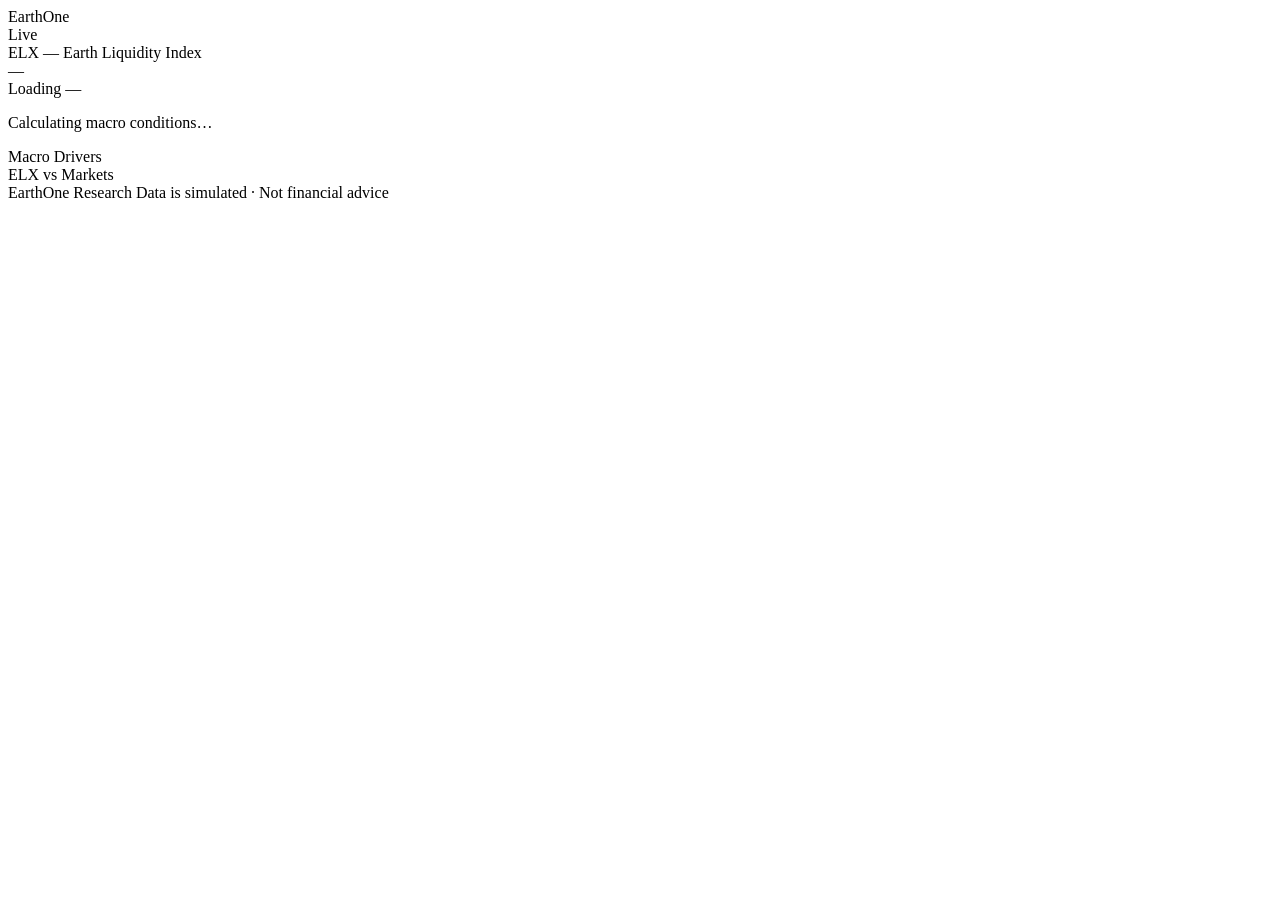
==== templates/index.html @ a8d9b85a "Create index.html" ====
<!DOCTYPE html>
<html lang="en">
<head>
  <meta charset="UTF-8"/>
  <meta name="viewport" content="width=device-width, initial-scale=1.0"/>
  <title>EarthOne — ELX</title>
  <meta name="description" content="ELX — Earth Liquidity Index. Real-time global macro liquidity conditions."/>
  <link rel="preconnect" href="https://fonts.googleapis.com"/>
  <link rel="preconnect" href="https://fonts.gstatic.com" crossorigin/>
  <link href="https://fonts.googleapis.com/css2?family=Inter:wght@300;400;500;600;700&display=swap" rel="stylesheet"/>
  <link rel="stylesheet" href="/static/styles.css"/>
  <link rel="icon" href="data:image/svg+xml,<svg xmlns='http://www.w3.org/2000/svg' viewBox='0 0 100 100'><text y='.9em' font-size='90'>◉</text></svg>"/>
</head>
<body class="loading">
  <div class="container">
    <nav class="navbar">
      <div class="logo">Earth<span>One</span></div>
      <div class="nav-right">
        <span class="live-badge"><span class="live-dot"></span>Live</span>
        <span class="nav-date" id="date-now"></span>
      </div>
    </nav>
    <section class="hero">
      <div class="card-primary">
        <div class="elx-eyebrow">ELX — Earth Liquidity Index</div>
        <div class="elx-hero-row">
          <div class="elx-value" id="elx-value">—</div>
          <div class="elx-delta delta-flat" id="elx-delta"></div>
        </div>
        <div class="elx-regime-row">
          <span class="regime-label" id="regime-label">Loading</span>
          <span class="bias-badge bias-orange" id="bias-badge">—</span>
        </div>
        <p class="interpretation" id="interpretation">Calculating macro conditions…</p>
        <div class="asset-bias-row" id="asset-bias-row"></div>
        <div class="chart-container" id="chart"></div>
        <div class="corr-strip" id="corr-strip"></div>
        <div class="section-divider"></div>
        <div class="drivers-section">
          <div class="section-label">Macro Drivers</div>
          <div class="drivers-grid" id="drivers-grid"></div>
        </div>
        <div class="section-divider"></div>
        <div class="markets-section">
          <div class="section-label">ELX vs Markets</div>
          <div class="markets-grid" id="markets-grid"></div>
        </div>
      </div>
    </section>
    <footer class="footer">
      <span>EarthOne Research</span>
      <span>Data is simulated · Not financial advice</span>
    </footer>
  </div>
  <script src="/static/app.js"></script>
</body>
</html>
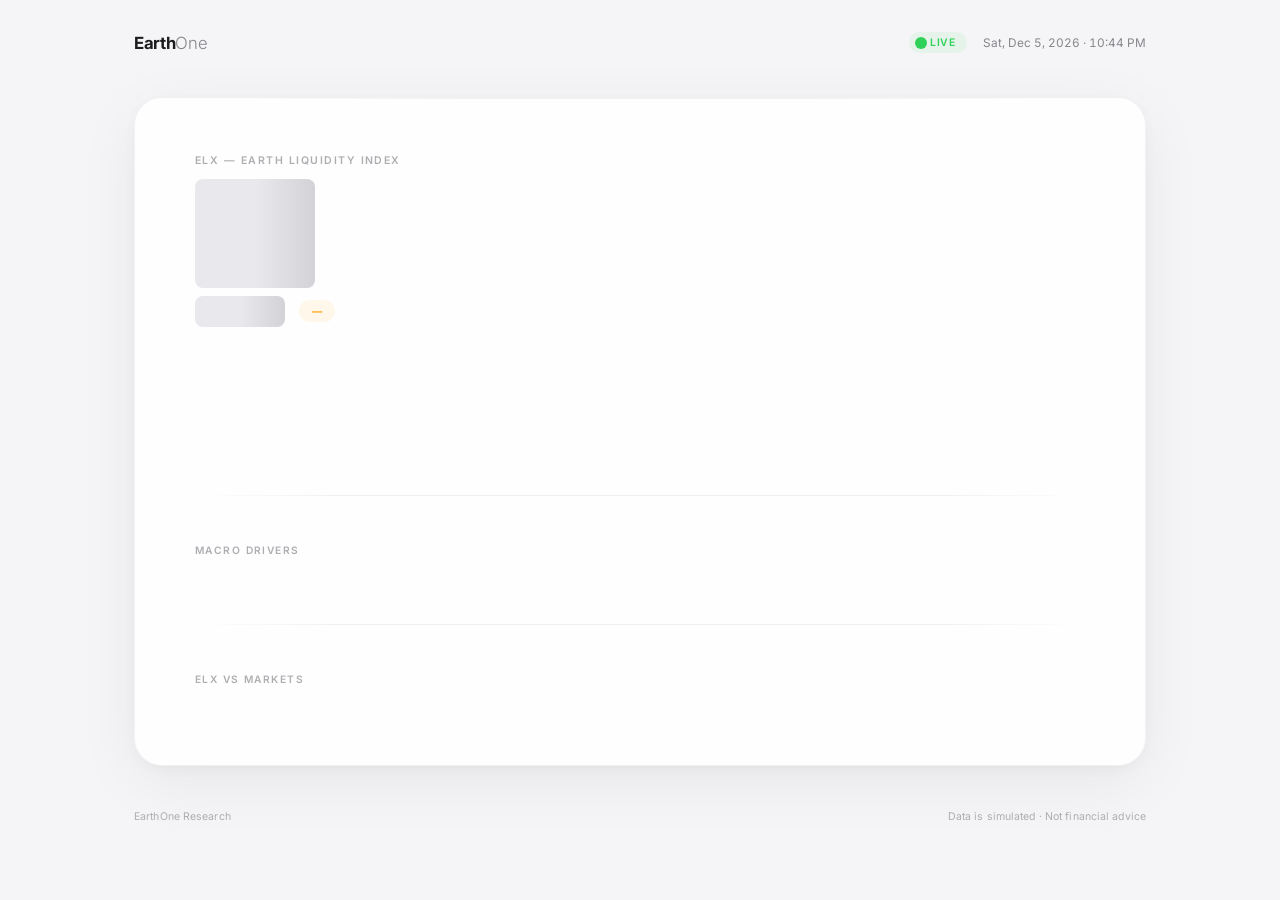
==== commit 8f087ea7: "V2: Real macro data from FRED + Yahoo Finance - engine/data_fetcher.py: FRED CSV + yfinance with 24h" ====
--- a/templates/index.html
+++ b/templates/index.html
@@ -12,7 +12,10 @@
   <link rel="icon" href="data:image/svg+xml,<svg xmlns='http://www.w3.org/2000/svg' viewBox='0 0 100 100'><text y='.9em' font-size='90'>◉</text></svg>"/>
 </head>
 <body class="loading">
+
   <div class="container">
+
+    <!-- ─── Navbar ─────────────────────────────────────── -->
     <nav class="navbar">
       <div class="logo">Earth<span>One</span></div>
       <div class="nav-right">
@@ -20,38 +23,67 @@
         <span class="nav-date" id="date-now"></span>
       </div>
     </nav>
+
+    <!-- ─── Hero ───────────────────────────────────────── -->
     <section class="hero">
       <div class="card-primary">
+
+        <!-- Eyebrow -->
         <div class="elx-eyebrow">ELX — Earth Liquidity Index</div>
+
+        <!-- THE STAR: Value + Delta -->
         <div class="elx-hero-row">
           <div class="elx-value" id="elx-value">—</div>
           <div class="elx-delta delta-flat" id="elx-delta"></div>
         </div>
+
+        <!-- Regime + Bias -->
         <div class="elx-regime-row">
           <span class="regime-label" id="regime-label">Loading</span>
           <span class="bias-badge bias-orange" id="bias-badge">—</span>
         </div>
+
+        <!-- Interpretation -->
         <p class="interpretation" id="interpretation">Calculating macro conditions…</p>
+
+        <!-- Asset Bias Chips -->
         <div class="asset-bias-row" id="asset-bias-row"></div>
+
+        <!-- Chart -->
         <div class="chart-container" id="chart"></div>
+
+        <!-- Correlation strip -->
         <div class="corr-strip" id="corr-strip"></div>
+
+        <!-- Divider -->
         <div class="section-divider"></div>
+
+        <!-- Macro Drivers -->
         <div class="drivers-section">
           <div class="section-label">Macro Drivers</div>
           <div class="drivers-grid" id="drivers-grid"></div>
         </div>
+
+        <!-- Divider -->
         <div class="section-divider"></div>
+
+        <!-- ELX vs Markets -->
         <div class="markets-section">
           <div class="section-label">ELX vs Markets</div>
           <div class="markets-grid" id="markets-grid"></div>
         </div>
+
       </div>
     </section>
+
+    <!-- ─── Footer ─────────────────────────────────────── -->
     <footer class="footer">
       <span>EarthOne Research</span>
       <span>Data is simulated · Not financial advice</span>
     </footer>
+
   </div>
+
   <script src="/static/app.js"></script>
 </body>
 </html>
--- a/static/styles.css
+++ b/static/styles.css
@@ -0,0 +1,239 @@
+/* ============================================================
+   EarthOne v4 — Final Institutional Terminal
+   ============================================================ */
+
+*,*::before,*::after{margin:0;padding:0;box-sizing:border-box}
+
+:root{
+  --bg:         #f5f5f7;
+  --surface:    rgba(255,255,255,.84);
+  --surface-s:  rgba(255,255,255,.50);
+  --border:     rgba(0,0,0,.05);
+  --border-s:   rgba(0,0,0,.03);
+  --text:       #1d1d1f;
+  --text-2:     #6e6e73;
+  --text-3:     #86868b;
+  --text-4:     #aeaeb2;
+  --green:      #30d158;
+  --green-dim:  rgba(48,209,88,.08);
+  --orange:     #ff9f0a;
+  --orange-dim: rgba(255,159,10,.08);
+  --red:        #ff453a;
+  --red-dim:    rgba(255,69,58,.08);
+  --radius:     28px;
+  --radius-md:  20px;
+  --radius-sm:  14px;
+  --shadow:     0 1px 2px rgba(0,0,0,.02),0 4px 16px rgba(0,0,0,.04),0 16px 64px rgba(0,0,0,.06);
+  --shadow-sm:  0 1px 3px rgba(0,0,0,.02),0 4px 12px rgba(0,0,0,.04);
+  --font:       'Inter',-apple-system,BlinkMacSystemFont,'SF Pro Display','Segoe UI',Helvetica,Arial,sans-serif;
+  --ease:       cubic-bezier(.22,1,.36,1);
+  --ease-out:   cubic-bezier(.25,.1,.25,1);
+}
+
+html{font-size:16px;-webkit-font-smoothing:antialiased;-moz-osx-font-smoothing:grayscale;text-rendering:optimizeLegibility}
+body{font-family:var(--font);background:var(--bg);color:var(--text);min-height:100vh;overflow-x:hidden}
+
+.container{max-width:1100px;margin:0 auto;padding:0 44px}
+
+/* ─── Navbar ─────────────────────────────────────────────── */
+.navbar{padding:32px 0 0;display:flex;align-items:center;justify-content:space-between}
+.logo{font-size:1.05rem;font-weight:700;letter-spacing:-.02em;color:var(--text)}
+.logo span{font-weight:300;color:var(--text-3)}
+.nav-right{display:flex;align-items:center;gap:16px}
+
+/* ● LIVE badge */
+.live-badge{display:inline-flex;align-items:center;gap:6px;font-size:.65rem;font-weight:600;letter-spacing:.08em;text-transform:uppercase;color:var(--green);background:var(--green-dim);padding:4px 11px 4px 9px;border-radius:100px}
+.live-dot{width:6px;height:6px;border-radius:50%;background:var(--green);position:relative;flex-shrink:0}
+.live-dot::after{content:'';position:absolute;inset:-3px;border-radius:50%;background:var(--green);animation:livePulse 2s ease-out infinite}
+@keyframes livePulse{0%{opacity:.6;transform:scale(1)}100%{opacity:0;transform:scale(2.8)}}
+.nav-date{font-size:.74rem;color:var(--text-3);font-variant-numeric:tabular-nums}
+
+/* ─── Hero ───────────────────────────────────────────────── */
+.hero{margin-top:44px}
+
+/* ─── Primary card ───────────────────────────────────────── */
+.card-primary{
+  background:var(--surface);
+  backdrop-filter:blur(80px) saturate(1.9);
+  -webkit-backdrop-filter:blur(80px) saturate(1.9);
+  border:1px solid var(--border);
+  border-radius:var(--radius);
+  box-shadow:var(--shadow);
+  padding:56px 60px 60px;
+  position:relative;
+  overflow:hidden;
+}
+.card-primary::before{content:'';position:absolute;top:0;left:60px;right:60px;height:1px;background:linear-gradient(90deg,transparent,rgba(0,0,0,.05) 30%,rgba(0,0,0,.05) 70%,transparent)}
+
+/* ─── ELX — THE STAR ─────────────────────────────────────── */
+.elx-eyebrow{
+  font-size:.66rem;font-weight:600;letter-spacing:.14em;text-transform:uppercase;color:var(--text-4);
+  margin-bottom:12px;
+  opacity:0;animation:fadeIn .5s var(--ease) .1s forwards;
+}
+.elx-hero-row{
+  display:flex;align-items:baseline;gap:24px;flex-wrap:wrap;
+  margin-bottom:2px;
+  opacity:0;transform:translateY(20px);animation:fadeUp 1s var(--ease) .2s forwards;
+}
+.elx-value{
+  font-size:8rem;font-weight:700;letter-spacing:-.065em;line-height:.85;
+  color:var(--text);font-variant-numeric:tabular-nums;
+}
+.elx-sign{font-weight:400;opacity:.4}
+.elx-delta{
+  font-size:1.1rem;font-weight:600;letter-spacing:-.01em;
+  padding:4px 0 8px;
+  align-self:flex-end;
+  margin-bottom:12px;
+}
+.delta-up{color:var(--green)}
+.delta-down{color:var(--red)}
+.delta-flat{color:var(--orange)}
+
+.elx-regime-row{
+  display:flex;align-items:center;gap:14px;margin-top:8px;
+  opacity:0;animation:fadeIn .6s var(--ease) .5s forwards;
+}
+.regime-label{font-size:1.6rem;font-weight:600;letter-spacing:-.025em;color:var(--text)}
+.bias-badge{font-size:.64rem;font-weight:700;letter-spacing:.06em;text-transform:uppercase;padding:5px 13px;border-radius:100px}
+.bias-green{color:var(--green);background:var(--green-dim)}
+.bias-orange{color:var(--orange);background:var(--orange-dim)}
+.bias-red{color:var(--red);background:var(--red-dim)}
+
+/* ─── Interpretation ─────────────────────────────────────── */
+.interpretation{
+  font-size:.88rem;line-height:1.6;color:var(--text-2);max-width:600px;
+  margin-top:16px;margin-bottom:20px;
+  opacity:0;animation:fadeIn .6s var(--ease) .65s forwards;
+}
+
+/* ─── Asset Bias Row ─────────────────────────────────────── */
+.asset-bias-row{
+  display:flex;gap:8px;flex-wrap:wrap;
+  margin-bottom:48px;
+  opacity:0;animation:fadeIn .6s var(--ease) .75s forwards;
+}
+.ab-chip{
+  display:inline-flex;align-items:center;gap:5px;
+  font-size:.72rem;font-weight:600;letter-spacing:.01em;
+  padding:5px 12px;border-radius:8px;
+  background:rgba(0,0,0,.025);color:var(--text-2);
+  transition:all .25s var(--ease);
+}
+.ab-chip:hover{background:rgba(0,0,0,.05)}
+.ab-arrow{font-weight:700;font-size:.78rem}
+.ab-arrow.up{color:var(--green)}
+.ab-arrow.down{color:var(--red)}
+.ab-arrow.flat{color:var(--orange)}
+
+/* ─── Chart ──────────────────────────────────────────────── */
+.chart-container{
+  width:100%;position:relative;
+  opacity:0;animation:fadeIn 1s var(--ease) .85s forwards;
+}
+.chart-container svg{width:100%;height:auto;display:block}
+
+/* Chart animations */
+.chart-line{
+  stroke-dasharray:5000;stroke-dashoffset:5000;
+  animation:drawLine 4s var(--ease-out) 1s forwards;
+}
+@keyframes drawLine{to{stroke-dashoffset:0}}
+.chart-area{opacity:0;animation:areaReveal 2.5s var(--ease-out) 3s forwards}
+@keyframes areaReveal{from{opacity:0}to{opacity:1}}
+.chart-pulse{opacity:0;animation:fadeIn .6s var(--ease) 4.5s forwards}
+
+/* ─── Correlation Strip ──────────────────────────────────── */
+.corr-strip{
+  display:flex;align-items:center;gap:20px;flex-wrap:wrap;
+  margin-top:24px;padding:14px 0 0;
+  opacity:0;animation:fadeIn .6s var(--ease) 4.8s forwards;
+}
+.corr-title{font-size:.6rem;font-weight:600;letter-spacing:.12em;text-transform:uppercase;color:var(--text-4);margin-right:4px}
+.corr-item{display:inline-flex;align-items:center;gap:6px}
+.corr-label{font-size:.72rem;font-weight:500;color:var(--text-3)}
+.corr-val{font-size:.72rem;font-weight:700;font-variant-numeric:tabular-nums;letter-spacing:-.01em}
+.corr-pos .corr-val{color:var(--green)}
+.corr-neg .corr-val{color:var(--red)}
+.corr-neu .corr-val{color:var(--text-3)}
+
+/* ─── Divider ────────────────────────────────────────────── */
+.section-divider{height:1px;background:linear-gradient(90deg,transparent,var(--border) 15%,var(--border) 85%,transparent);margin:48px 0}
+
+/* ─── Section label ──────────────────────────────────────── */
+.section-label{font-size:.64rem;font-weight:600;letter-spacing:.14em;text-transform:uppercase;color:var(--text-4);margin-bottom:20px}
+
+/* ─── Drivers ────────────────────────────────────────────── */
+.drivers-section,.markets-section{opacity:0;animation:fadeIn .6s var(--ease) 1.1s forwards}
+.markets-section{animation-delay:1.3s}
+
+.drivers-grid{display:grid;grid-template-columns:repeat(5,1fr);gap:10px}
+.driver-card{
+  background:var(--surface-s);border:1px solid var(--border-s);border-radius:var(--radius-sm);
+  padding:18px 16px;transition:all .35s var(--ease);
+}
+.driver-card:hover{background:rgba(255,255,255,.8);box-shadow:var(--shadow-sm);transform:translateY(-1px)}
+.driver-name{font-size:.62rem;font-weight:600;letter-spacing:.06em;text-transform:uppercase;color:var(--text-4);margin-bottom:8px}
+.driver-score{font-size:1.5rem;font-weight:700;letter-spacing:-.03em;color:var(--text);font-variant-numeric:tabular-nums;margin-bottom:4px}
+.driver-signal{display:inline-flex;align-items:center;gap:4px;font-size:.68rem;font-weight:500;color:var(--text-2)}
+.arrow{font-weight:700}
+.arrow-up{color:var(--green)}
+.arrow-down{color:var(--red)}
+.arrow-flat{color:var(--orange)}
+.driver-weight{font-size:.58rem;color:var(--text-4);margin-top:8px}
+.weight-track{height:2px;border-radius:1px;background:rgba(0,0,0,.04);margin-top:5px;overflow:hidden}
+.weight-fill{height:100%;border-radius:1px;background:var(--text-4);transition:width .8s var(--ease)}
+
+/* ─── Markets ────────────────────────────────────────────── */
+.markets-grid{display:grid;grid-template-columns:repeat(4,1fr);gap:10px}
+.market-card{
+  background:var(--surface-s);border:1px solid var(--border-s);border-radius:var(--radius-sm);
+  padding:20px 18px 14px;transition:all .35s var(--ease);overflow:hidden;
+}
+.market-card:hover{background:rgba(255,255,255,.8);box-shadow:var(--shadow-sm);transform:translateY(-1px)}
+.market-header{display:flex;justify-content:space-between;align-items:flex-start;margin-bottom:4px}
+.market-ticker{font-size:.62rem;font-weight:600;letter-spacing:.06em;text-transform:uppercase;color:var(--text-4)}
+.market-corr{font-size:.58rem;font-weight:600;letter-spacing:.03em;color:var(--text-4);padding:2px 7px;border-radius:4px;background:rgba(0,0,0,.03)}
+.market-price{font-size:1.35rem;font-weight:700;letter-spacing:-.02em;color:var(--text);font-variant-numeric:tabular-nums;margin-bottom:2px}
+.market-change{font-size:.7rem;font-weight:600;margin-bottom:12px}
+.change-up{color:var(--green)}
+.change-down{color:var(--red)}
+.change-flat{color:var(--orange)}
+.market-spark{width:100%;height:36px}
+.market-spark svg{width:100%;height:100%;display:block}
+
+/* ─── Footer ─────────────────────────────────────────────── */
+.footer{padding:44px 0 52px;display:flex;justify-content:space-between;align-items:center;flex-wrap:wrap;gap:12px}
+.footer span{font-size:.66rem;color:var(--text-4);letter-spacing:.01em}
+
+/* ─── Animations ─────────────────────────────────────────── */
+@keyframes fadeUp{from{opacity:0;transform:translateY(20px)}to{opacity:1;transform:translateY(0)}}
+@keyframes fadeIn{from{opacity:0}to{opacity:1}}
+
+/* ─── Loading ────────────────────────────────────────────── */
+.loading .elx-value,.loading .regime-label,.loading .interpretation{
+  color:transparent !important;
+  background:linear-gradient(90deg,#e8e8ed 25%,#d2d2d7 50%,#e8e8ed 75%);
+  background-size:200% 100%;animation:shimmer 1.5s infinite !important;border-radius:8px;transform:none !important;
+}
+@keyframes shimmer{0%{background-position:200% 0}100%{background-position:-200% 0}}
+
+/* ─── Responsive ─────────────────────────────────────────── */
+@media(max-width:1024px){.drivers-grid{grid-template-columns:repeat(3,1fr)}.markets-grid{grid-template-columns:repeat(2,1fr)}}
+@media(max-width:768px){
+  .container{padding:0 24px}
+  .card-primary{padding:40px 28px 44px;border-radius:22px}
+  .card-primary::before{left:28px;right:28px}
+  .elx-value{font-size:5rem}
+  .regime-label{font-size:1.2rem}
+  .drivers-grid{grid-template-columns:repeat(2,1fr)}
+  .markets-grid{grid-template-columns:1fr 1fr}
+  .hero{margin-top:28px}
+}
+@media(max-width:480px){
+  .elx-value{font-size:3.8rem}
+  .elx-hero-row{gap:14px}
+  .drivers-grid,.markets-grid{grid-template-columns:1fr 1fr}
+  .elx-regime-row{flex-wrap:wrap;gap:10px}
+}
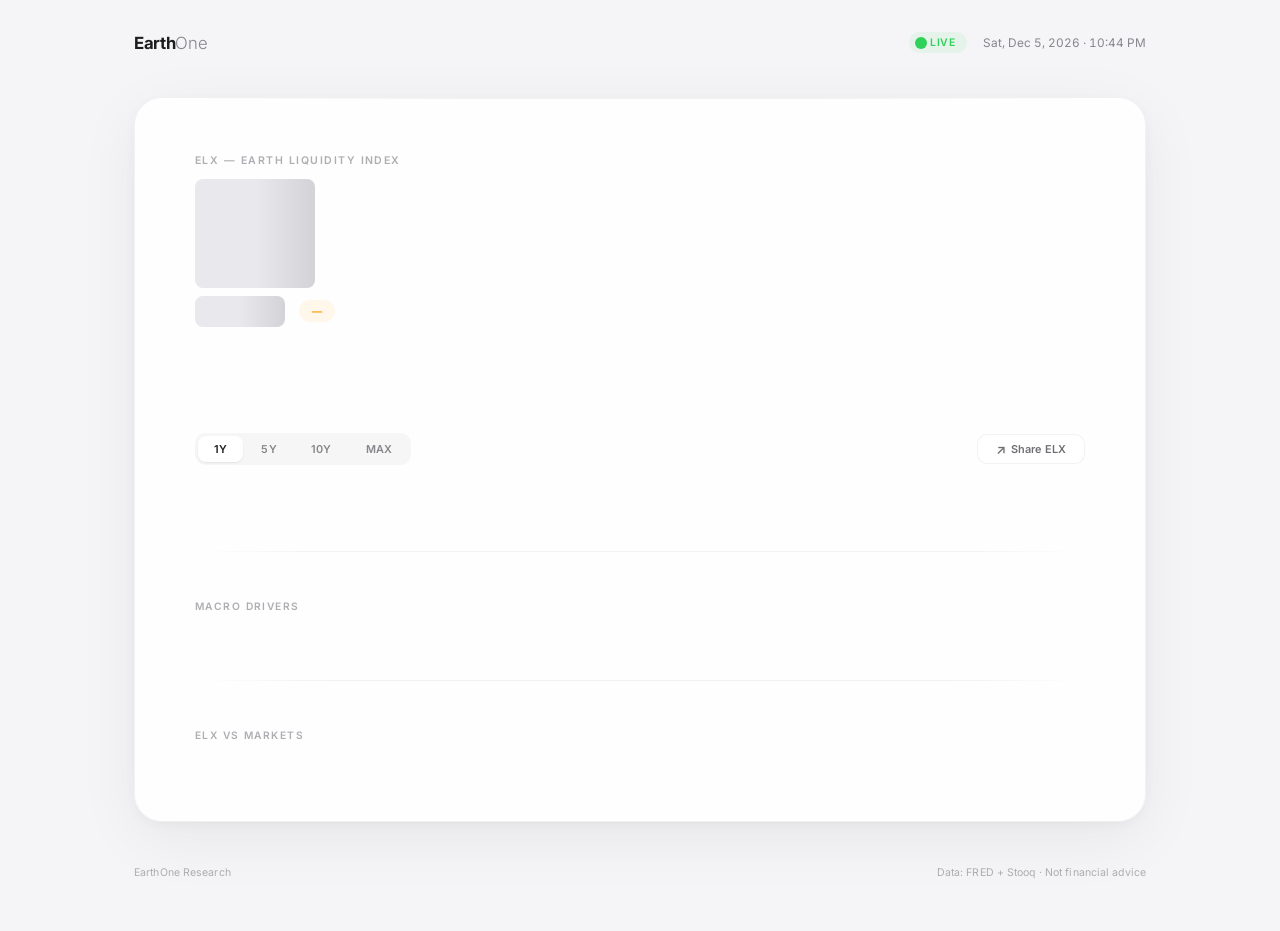
==== commit ea0750cd: "V2.1: 20-year ELX history (1Y/5Y/10Y/MAX), Share ELX image, OG meta tags" ====
--- a/templates/index.html
+++ b/templates/index.html
@@ -5,11 +5,15 @@
   <meta name="viewport" content="width=device-width, initial-scale=1.0"/>
   <title>EarthOne — ELX</title>
   <meta name="description" content="ELX — Earth Liquidity Index. Real-time global macro liquidity conditions."/>
+  <meta property="og:title" content="ELX — Earth Liquidity Index"/>
+  <meta property="og:description" content="Real-time global macro liquidity conditions. Powered by FRED + Stooq."/>
+  <meta property="og:image" content="/api/elx/share"/>
+  <meta name="twitter:card" content="summary_large_image"/>
   <link rel="preconnect" href="https://fonts.googleapis.com"/>
   <link rel="preconnect" href="https://fonts.gstatic.com" crossorigin/>
   <link href="https://fonts.googleapis.com/css2?family=Inter:wght@300;400;500;600;700&display=swap" rel="stylesheet"/>
   <link rel="stylesheet" href="/static/styles.css"/>
-  <link rel="icon" href="data:image/svg+xml,<svg xmlns='http://www.w3.org/2000/svg' viewBox='0 0 100 100'><text y='.9em' font-size='90'>◉</text></svg>"/>
+  <link rel="icon" href="data:image/svg+xml,<svg xmlns='http://www.w3.org/2000/svg' viewBox='0 0 100 100'><text y='.9em' font-size='90'>&#x25C9;</text></svg>"/>
 </head>
 <body class="loading">
 
@@ -49,6 +53,17 @@
         <!-- Asset Bias Chips -->
         <div class="asset-bias-row" id="asset-bias-row"></div>
 
+        <!-- Chart controls: Range selector + Share button -->
+        <div class="chart-controls">
+          <div class="range-bar" id="range-bar">
+            <button class="range-btn active" data-range="1Y">1Y</button>
+            <button class="range-btn" data-range="5Y">5Y</button>
+            <button class="range-btn" data-range="10Y">10Y</button>
+            <button class="range-btn" data-range="MAX">MAX</button>
+          </div>
+          <button class="share-btn" id="share-btn"><span class="share-icon">&#x2197;</span> Share ELX</button>
+        </div>
+
         <!-- Chart -->
         <div class="chart-container" id="chart"></div>
 
@@ -79,7 +94,7 @@
     <!-- ─── Footer ─────────────────────────────────────── -->
     <footer class="footer">
       <span>EarthOne Research</span>
-      <span>Data is simulated · Not financial advice</span>
+      <span>Data: FRED + Stooq · Not financial advice</span>
     </footer>
 
   </div>
--- a/static/styles.css
+++ b/static/styles.css
@@ -127,6 +127,38 @@
 .ab-arrow.down{color:var(--red)}
 .ab-arrow.flat{color:var(--orange)}
 
+/* ─── Chart Controls ─────────────────────────────────────── */
+.chart-controls{
+  display:flex;align-items:center;justify-content:space-between;
+  margin-bottom:20px;
+  opacity:0;animation:fadeIn .6s var(--ease) .8s forwards;
+}
+.range-bar{
+  display:flex;gap:2px;
+  background:rgba(0,0,0,.03);border-radius:10px;padding:3px;
+}
+.range-btn{
+  font-family:var(--font);font-size:.68rem;font-weight:600;letter-spacing:.02em;
+  padding:6px 16px;border-radius:8px;
+  border:none;background:transparent;color:var(--text-3);cursor:pointer;
+  transition:all .25s var(--ease);
+}
+.range-btn:hover{color:var(--text-2);background:rgba(0,0,0,.03)}
+.range-btn.active{
+  color:var(--text);background:#fff;
+  box-shadow:0 1px 3px rgba(0,0,0,.06),0 1px 2px rgba(0,0,0,.04);
+}
+.share-btn{
+  font-family:var(--font);font-size:.68rem;font-weight:600;letter-spacing:.01em;
+  padding:7px 18px;border-radius:10px;
+  border:1px solid var(--border);background:var(--surface-s);color:var(--text-2);
+  cursor:pointer;transition:all .25s var(--ease);
+  display:inline-flex;align-items:center;gap:5px;
+}
+.share-btn:hover{background:#fff;box-shadow:var(--shadow-sm);color:var(--text);border-color:rgba(0,0,0,.08)}
+.share-btn.sharing{opacity:.5;pointer-events:none}
+.share-icon{font-size:.82rem;line-height:1}
+
 /* ─── Chart ──────────────────────────────────────────────── */
 .chart-container{
   width:100%;position:relative;
@@ -236,4 +268,6 @@
   .elx-hero-row{gap:14px}
   .drivers-grid,.markets-grid{grid-template-columns:1fr 1fr}
   .elx-regime-row{flex-wrap:wrap;gap:10px}
-}
+  .chart-controls{flex-direction:column;gap:12px;align-items:flex-start}
+  .range-btn{padding:5px 12px;font-size:.62rem}
+}
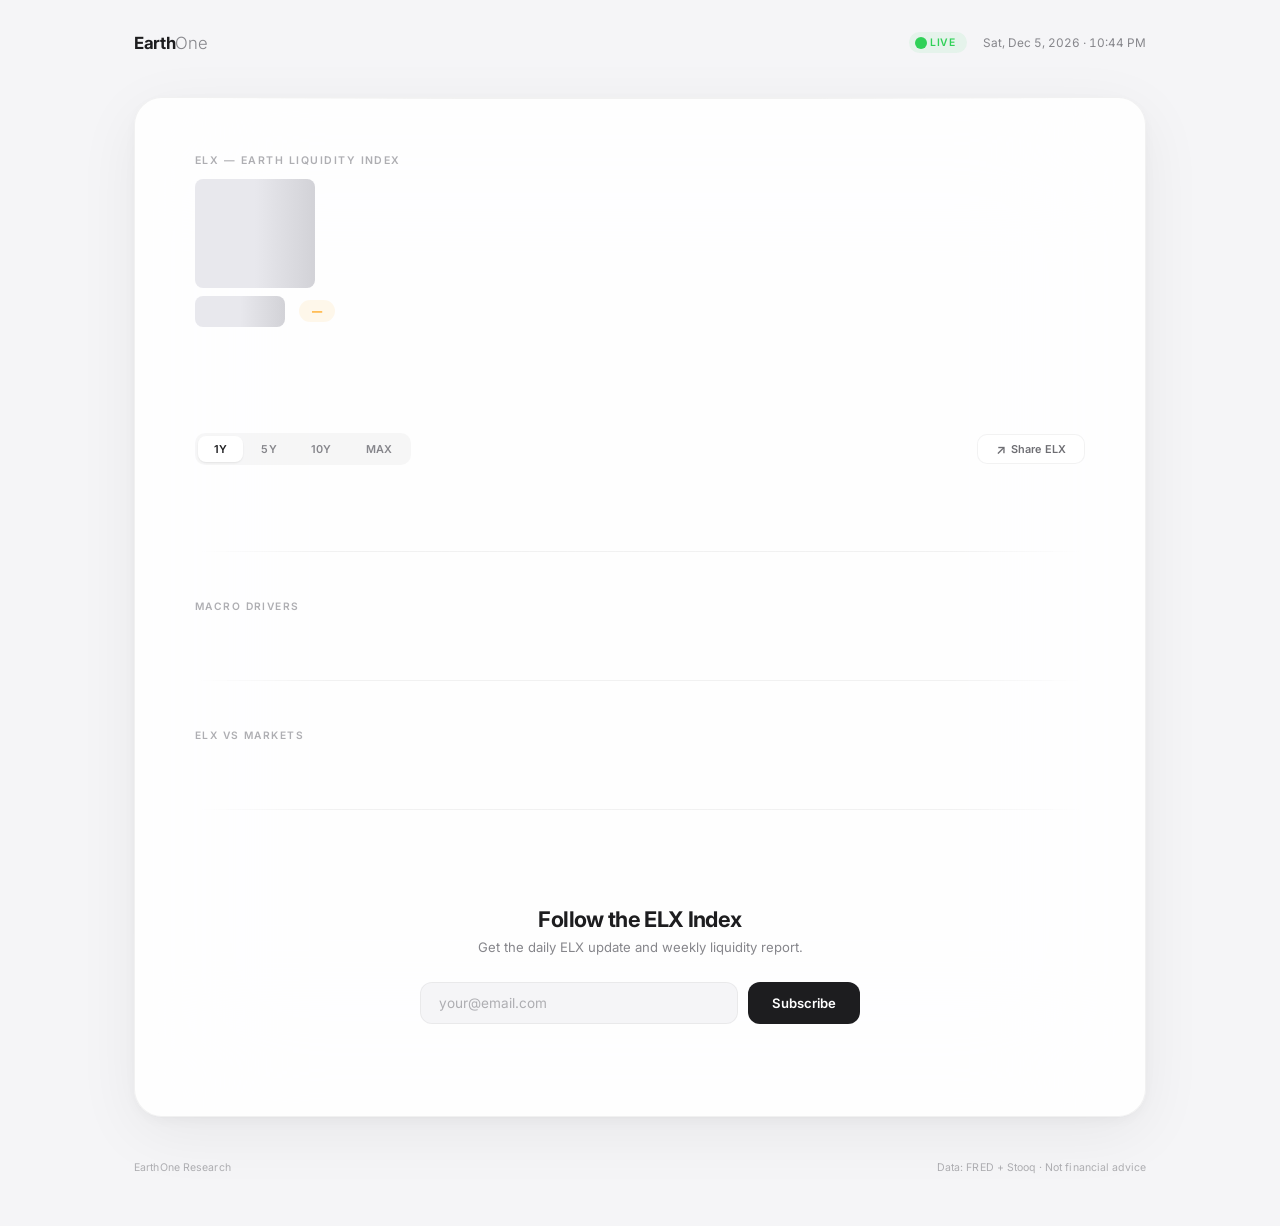
==== commit b4d48246: "V3: Distribution stack — share card with chart, email subscribe, analytics, social posts, clean API," ====
--- a/templates/index.html
+++ b/templates/index.html
@@ -5,10 +5,23 @@
   <meta name="viewport" content="width=device-width, initial-scale=1.0"/>
   <title>EarthOne — ELX</title>
   <meta name="description" content="ELX — Earth Liquidity Index. Real-time global macro liquidity conditions."/>
+
+  <!-- Open Graph -->
+  <meta property="og:type" content="website"/>
   <meta property="og:title" content="ELX — Earth Liquidity Index"/>
-  <meta property="og:description" content="Real-time global macro liquidity conditions. Powered by FRED + Stooq."/>
-  <meta property="og:image" content="/api/elx/share"/>
+  <meta property="og:description" content="Real-time global macro liquidity conditions. One index. One chart. Five drivers."/>
+  <meta property="og:image" content="https://elxindex.com/share/elx_latest.png"/>
+  <meta property="og:image:width" content="1200"/>
+  <meta property="og:image:height" content="675"/>
+  <meta property="og:url" content="https://elxindex.com"/>
+  <meta property="og:site_name" content="EarthOne"/>
+
+  <!-- Twitter Card -->
   <meta name="twitter:card" content="summary_large_image"/>
+  <meta name="twitter:title" content="ELX — Earth Liquidity Index"/>
+  <meta name="twitter:description" content="Real-time global macro liquidity conditions. One index. One chart. Five drivers."/>
+  <meta name="twitter:image" content="https://elxindex.com/share/elx_latest.png"/>
+
   <link rel="preconnect" href="https://fonts.googleapis.com"/>
   <link rel="preconnect" href="https://fonts.gstatic.com" crossorigin/>
   <link href="https://fonts.googleapis.com/css2?family=Inter:wght@300;400;500;600;700&display=swap" rel="stylesheet"/>
@@ -88,6 +101,20 @@
           <div class="markets-grid" id="markets-grid"></div>
         </div>
 
+        <!-- Divider -->
+        <div class="section-divider"></div>
+
+        <!-- ─── Subscribe ─────────────────────────────── -->
+        <div class="subscribe-section">
+          <div class="subscribe-title">Follow the ELX Index</div>
+          <div class="subscribe-sub">Get the daily ELX update and weekly liquidity report.</div>
+          <form class="subscribe-form" id="subscribe-form">
+            <input type="email" class="subscribe-input" id="subscribe-email" placeholder="your@email.com" required autocomplete="email"/>
+            <button type="submit" class="subscribe-btn" id="subscribe-btn">Subscribe</button>
+          </form>
+          <div class="subscribe-msg" id="subscribe-msg"></div>
+        </div>
+
       </div>
     </section>
 
--- a/static/styles.css
+++ b/static/styles.css
@@ -251,6 +251,21 @@
 }
 @keyframes shimmer{0%{background-position:200% 0}100%{background-position:-200% 0}}
 
+/* ─── Subscribe Section ──────────────────────────────────── */
+.subscribe-section{margin-top:48px;text-align:center;padding:48px 0 0}
+.subscribe-title{font-size:1.35rem;font-weight:700;letter-spacing:-.03em;color:var(--text);margin-bottom:6px}
+.subscribe-sub{font-size:.82rem;color:var(--text-3);margin-bottom:24px;line-height:1.5}
+.subscribe-form{display:flex;justify-content:center;gap:10px;max-width:440px;margin:0 auto}
+.subscribe-input{flex:1;padding:12px 18px;border:1px solid var(--border);border-radius:12px;font-size:.85rem;font-family:var(--font);background:var(--bg);color:var(--text);outline:none;transition:border-color .2s}
+.subscribe-input:focus{border-color:var(--text-4)}
+.subscribe-input::placeholder{color:var(--text-4)}
+.subscribe-btn{padding:12px 24px;border:none;border-radius:12px;font-size:.82rem;font-weight:600;font-family:var(--font);background:var(--text);color:#fff;cursor:pointer;transition:all .2s;white-space:nowrap}
+.subscribe-btn:hover{background:#000;transform:translateY(-1px)}
+.subscribe-btn:active{transform:scale(.97)}
+.subscribe-btn.success{background:var(--green);pointer-events:none}
+.subscribe-btn.error{background:var(--red)}
+.subscribe-msg{font-size:.75rem;margin-top:12px;color:var(--text-3);min-height:20px}
+
 /* ─── Responsive ─────────────────────────────────────────── */
 @media(max-width:1024px){.drivers-grid{grid-template-columns:repeat(3,1fr)}.markets-grid{grid-template-columns:repeat(2,1fr)}}
 @media(max-width:768px){
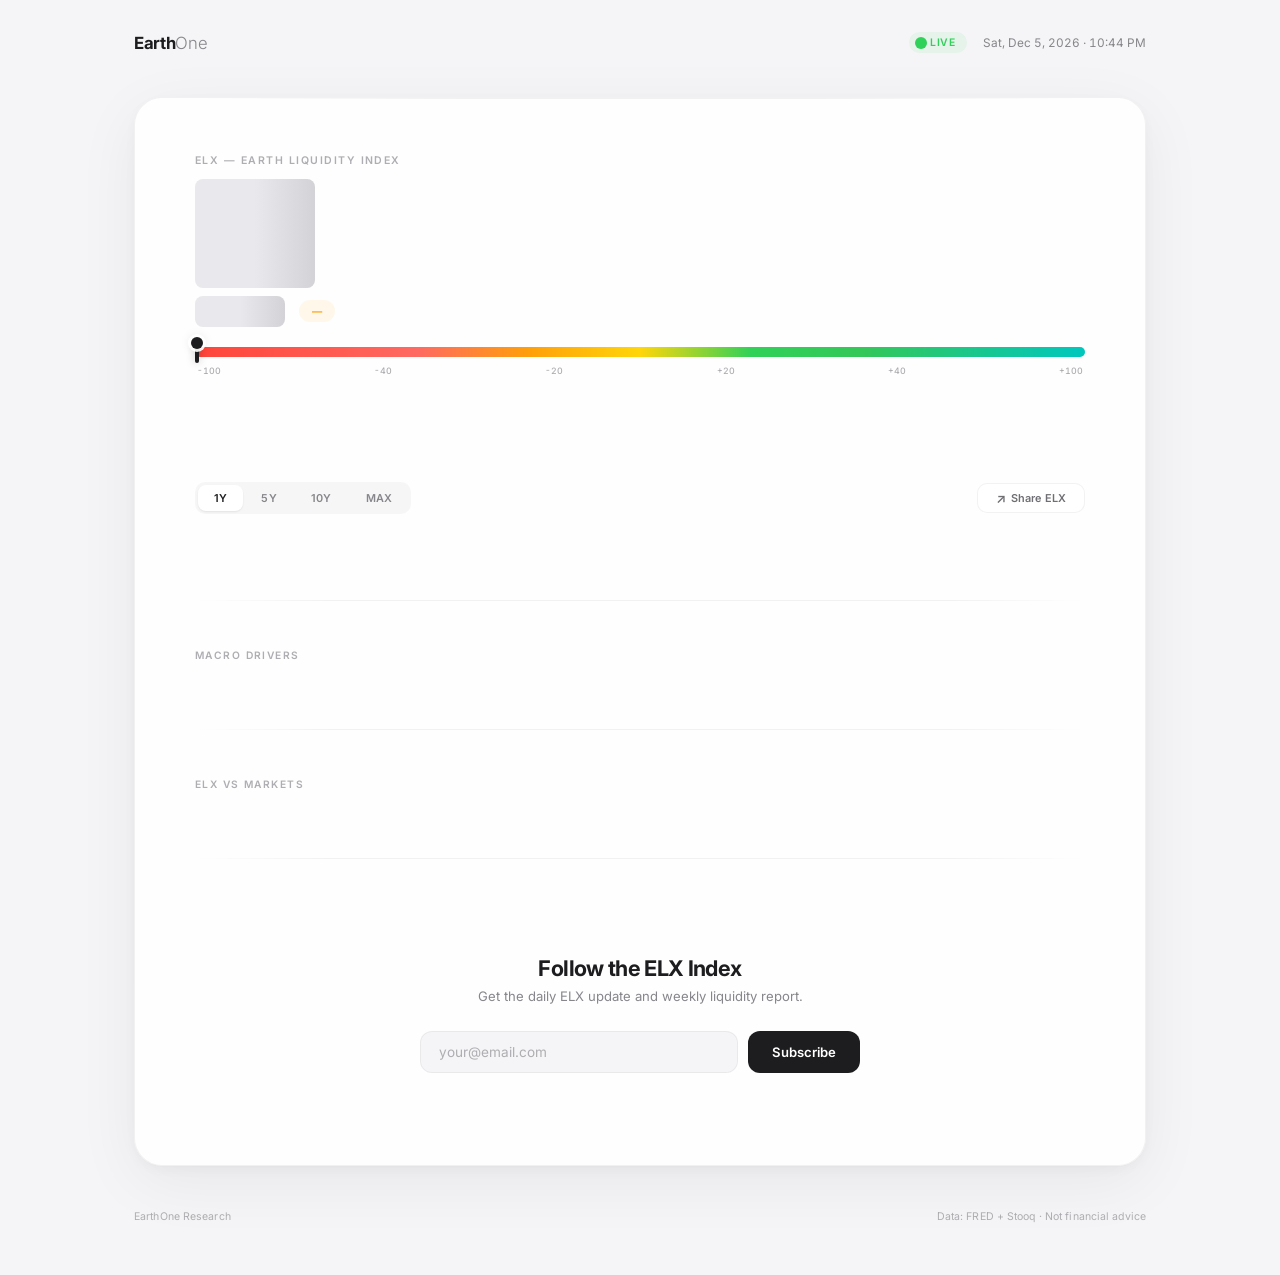
==== commit c0807860: "V4: Regime map, overlay charts, alerts, social content, correlations endpoint" ====
--- a/templates/index.html
+++ b/templates/index.html
@@ -60,6 +60,29 @@
           <span class="bias-badge bias-orange" id="bias-badge">—</span>
         </div>
 
+        <!-- Regime Map Visual Scale -->
+        <div class="regime-map" id="regime-map">
+          <div class="regime-scale">
+            <div class="regime-zone zone-deep-contraction" data-zone="deep_contraction"></div>
+            <div class="regime-zone zone-contraction" data-zone="contraction"></div>
+            <div class="regime-zone zone-neutral" data-zone="neutral"></div>
+            <div class="regime-zone zone-expansion" data-zone="expansion"></div>
+            <div class="regime-zone zone-full-expansion" data-zone="full_expansion"></div>
+            <div class="regime-pointer" id="regime-pointer"></div>
+          </div>
+          <div class="regime-labels">
+            <span>-100</span>
+            <span>-40</span>
+            <span>-20</span>
+            <span>+20</span>
+            <span>+40</span>
+            <span>+100</span>
+          </div>
+        </div>
+
+        <!-- Regime Alert Banner -->
+        <div class="regime-alert hidden" id="regime-alert"></div>
+
         <!-- Interpretation -->
         <p class="interpretation" id="interpretation">Calculating macro conditions…</p>
 
@@ -95,7 +118,7 @@
         <!-- Divider -->
         <div class="section-divider"></div>
 
-        <!-- ELX vs Markets -->
+        <!-- ELX vs Markets — Overlay Charts -->
         <div class="markets-section">
           <div class="section-label">ELX vs Markets</div>
           <div class="markets-grid" id="markets-grid"></div>
--- a/static/styles.css
+++ b/static/styles.css
@@ -101,6 +101,52 @@
 .bias-orange{color:var(--orange);background:var(--orange-dim)}
 .bias-red{color:var(--red);background:var(--red-dim)}
 
+/* ─── Regime Map Visual Scale ────────────────────────────── */
+.regime-map{
+  margin-top:20px;margin-bottom:8px;
+  opacity:0;animation:fadeIn .6s var(--ease) .55s forwards;
+}
+.regime-scale{
+  position:relative;display:flex;height:10px;border-radius:5px;overflow:visible;
+  background:rgba(0,0,0,.03);
+}
+.regime-zone{height:100%;transition:opacity .3s}
+.zone-deep-contraction{flex:2;background:linear-gradient(90deg,#ff453a,#ff6961);border-radius:5px 0 0 5px}
+.zone-contraction{flex:1;background:linear-gradient(90deg,#ff6961,#ff9f0a)}
+.zone-neutral{flex:2;background:linear-gradient(90deg,#ff9f0a,#ffd60a,#30d158)}
+.zone-expansion{flex:1;background:linear-gradient(90deg,#30d158,#34c759)}
+.zone-full-expansion{flex:2;background:linear-gradient(90deg,#34c759,#00c7be);border-radius:0 5px 5px 0}
+.regime-pointer{
+  position:absolute;top:-6px;width:4px;height:22px;
+  background:#1d1d1f;border-radius:2px;
+  box-shadow:0 0 8px rgba(0,0,0,.25);
+  transition:left .8s var(--ease);
+  z-index:2;
+}
+.regime-pointer::after{
+  content:'';position:absolute;top:-4px;left:-4px;width:12px;height:12px;
+  border-radius:50%;background:#1d1d1f;
+  box-shadow:0 0 0 3px rgba(255,255,255,.9),0 0 12px rgba(0,0,0,.15);
+}
+.regime-labels{
+  display:flex;justify-content:space-between;
+  margin-top:8px;padding:0 2px;
+}
+.regime-labels span{font-size:.55rem;font-weight:500;color:var(--text-4);font-variant-numeric:tabular-nums}
+
+/* ─── Regime Alert Banner ───────────────────────────────── */
+.regime-alert{
+  margin-top:14px;padding:10px 16px;border-radius:10px;
+  font-size:.74rem;font-weight:500;line-height:1.5;color:var(--text-2);
+  border:1px solid var(--border);
+  background:rgba(255,159,10,.04);
+  animation:fadeIn .4s var(--ease) forwards;
+}
+.regime-alert.alert-shift-up{border-color:rgba(48,209,88,.15);background:rgba(48,209,88,.04)}
+.regime-alert.alert-shift-down{border-color:rgba(255,69,58,.15);background:rgba(255,69,58,.04)}
+.regime-alert .alert-icon{margin-right:6px}
+.regime-alert.hidden{display:none}
+
 /* ─── Interpretation ─────────────────────────────────────── */
 .interpretation{
   font-size:.88rem;line-height:1.6;color:var(--text-2);max-width:600px;
@@ -217,8 +263,8 @@
 .weight-track{height:2px;border-radius:1px;background:rgba(0,0,0,.04);margin-top:5px;overflow:hidden}
 .weight-fill{height:100%;border-radius:1px;background:var(--text-4);transition:width .8s var(--ease)}
 
-/* ─── Markets ────────────────────────────────────────────── */
-.markets-grid{display:grid;grid-template-columns:repeat(4,1fr);gap:10px}
+/* ─── Markets (with overlay charts) ─────────────────────── */
+.markets-grid{display:grid;grid-template-columns:repeat(2,1fr);gap:14px}
 .market-card{
   background:var(--surface-s);border:1px solid var(--border-s);border-radius:var(--radius-sm);
   padding:20px 18px 14px;transition:all .35s var(--ease);overflow:hidden;
@@ -232,7 +278,7 @@
 .change-up{color:var(--green)}
 .change-down{color:var(--red)}
 .change-flat{color:var(--orange)}
-.market-spark{width:100%;height:36px}
+.market-spark{width:100%;height:80px}
 .market-spark svg{width:100%;height:100%;display:block}
 
 /* ─── Footer ─────────────────────────────────────────────── */
@@ -267,6 +313,19 @@
 .subscribe-msg{font-size:.75rem;margin-top:12px;color:var(--text-3);min-height:20px}
 
 /* ─── Responsive ─────────────────────────────────────────── */
+.market-overlay-legend{
+  display:flex;gap:14px;margin-top:6px;
+}
+.legend-item{
+  display:inline-flex;align-items:center;gap:4px;
+  font-size:.56rem;font-weight:500;color:var(--text-4);
+}
+.legend-dot{
+  width:6px;height:6px;border-radius:50%;
+}
+.legend-dot.dot-elx{background:var(--text-3)}
+.legend-dot.dot-market{background:var(--green)}
+
 @media(max-width:1024px){.drivers-grid{grid-template-columns:repeat(3,1fr)}.markets-grid{grid-template-columns:repeat(2,1fr)}}
 @media(max-width:768px){
   .container{padding:0 24px}
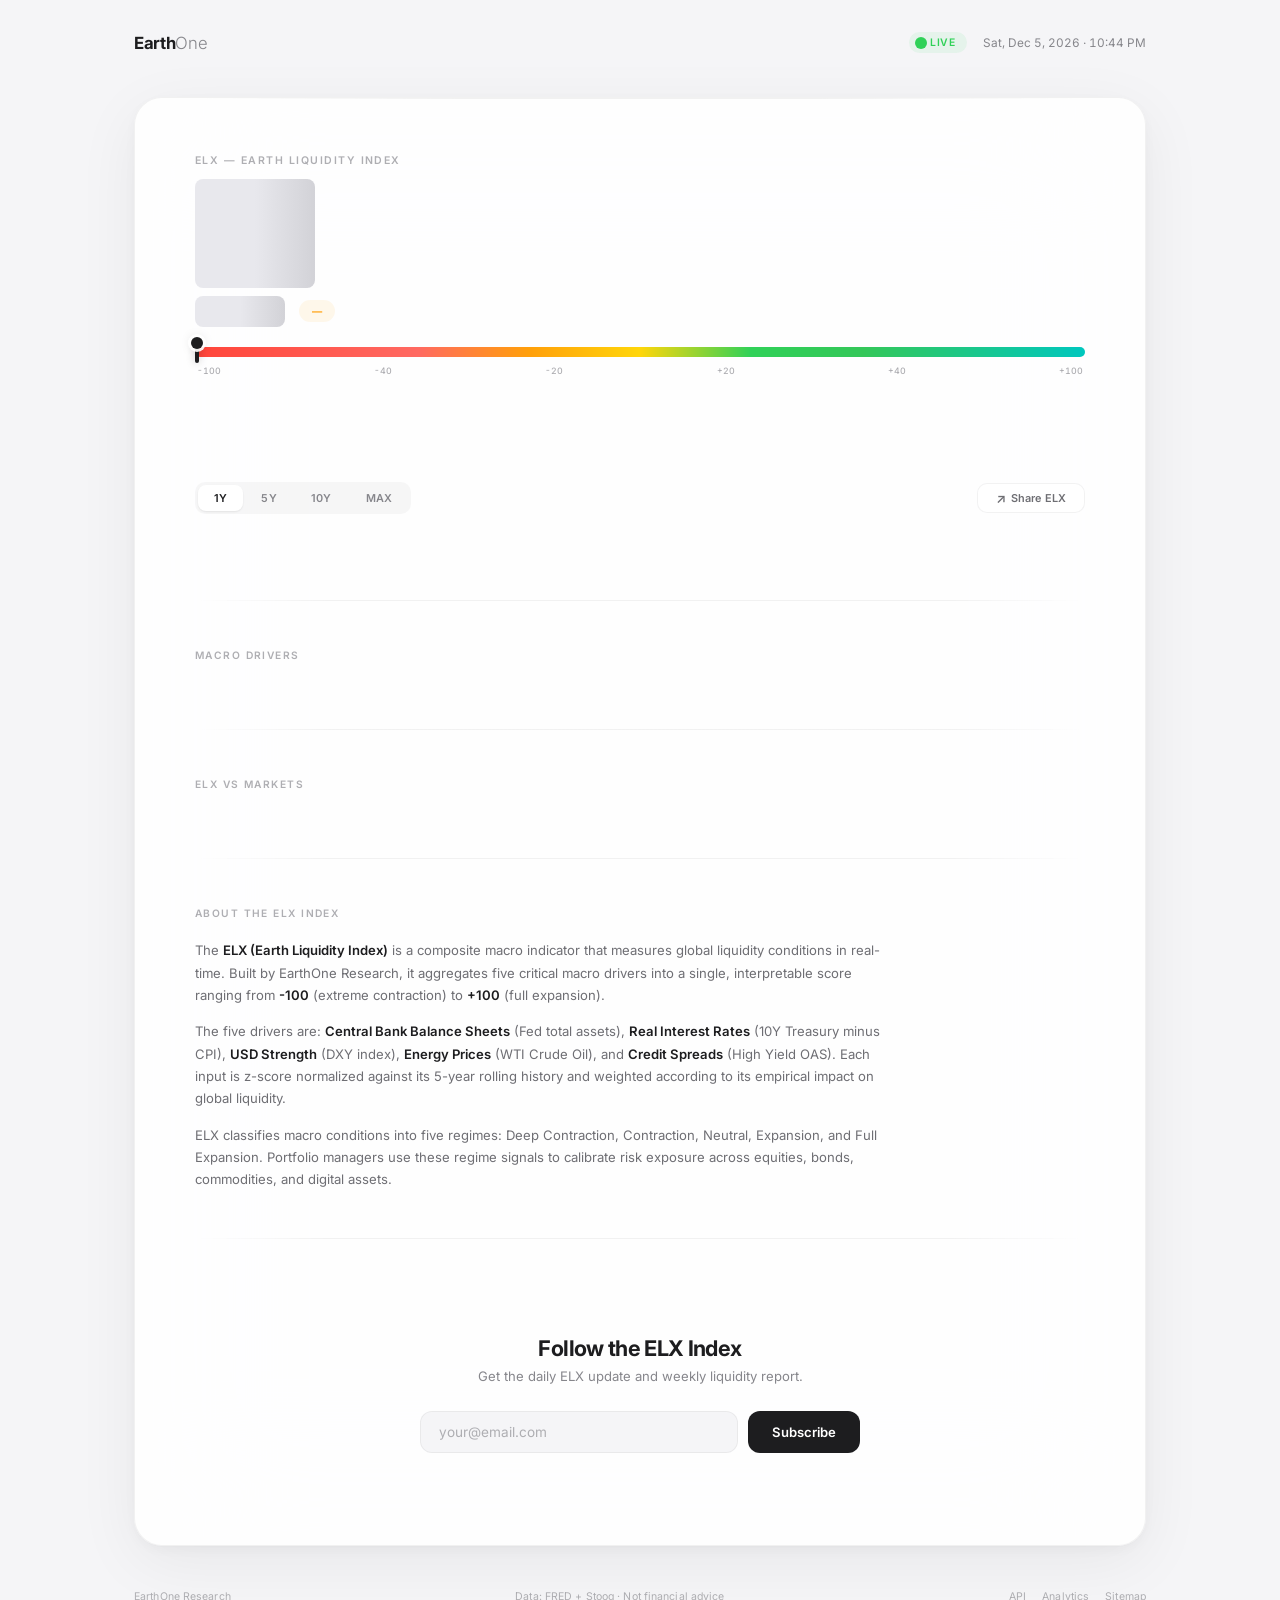
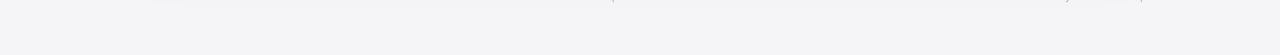
==== commit fe9b503e: "V5: GA4 analytics (G-1QKR9BJMKF), SEO optimization, analytics dashboard, sitemap, robots.txt - Googl" ====
--- a/templates/index.html
+++ b/templates/index.html
@@ -1,150 +1,291 @@
 <!DOCTYPE html>
-<html lang="en">
+<html lang="en" itemscope itemtype="https://schema.org/WebApplication">
 <head>
   <meta charset="UTF-8"/>
   <meta name="viewport" content="width=device-width, initial-scale=1.0"/>
-  <title>EarthOne — ELX</title>
-  <meta name="description" content="ELX — Earth Liquidity Index. Real-time global macro liquidity conditions."/>
-
-  <!-- Open Graph -->
+
+  <!-- Primary Meta Tags -->
+  <title>ELX Index — Global Macro Liquidity Index | EarthOne</title>
+  <meta name="title" content="ELX Index — Global Macro Liquidity Index | EarthOne"/>
+  <meta name="description" content="ELX (Earth Liquidity Index) tracks real-time global macro liquidity conditions across central bank balance sheets, real rates, USD strength, energy prices, and credit spreads. One index. Five drivers. Every regime."/>
+  <meta name="keywords" content="ELX Index, Earth Liquidity Index, global liquidity, macro index, liquidity index, central bank balance sheet, Fed liquidity, macro regime, risk-on risk-off, global macro, financial index, liquidity tracker, macro conditions"/>
+  <meta name="author" content="EarthOne Research"/>
+  <meta name="robots" content="index, follow, max-image-preview:large, max-snippet:-1, max-video-preview:-1"/>
+  <meta name="googlebot" content="index, follow"/>
+  <link rel="canonical" href="https://elxindex.com/"/>
+
+  <!-- Open Graph / Facebook -->
   <meta property="og:type" content="website"/>
-  <meta property="og:title" content="ELX — Earth Liquidity Index"/>
-  <meta property="og:description" content="Real-time global macro liquidity conditions. One index. One chart. Five drivers."/>
+  <meta property="og:url" content="https://elxindex.com/"/>
+  <meta property="og:title" content="ELX Index — Global Macro Liquidity Index"/>
+  <meta property="og:description" content="Real-time global macro liquidity conditions. One index. Five drivers. Every regime. Track central bank liquidity, rates, USD, energy, and credit spreads."/>
   <meta property="og:image" content="https://elxindex.com/share/elx_latest.png"/>
   <meta property="og:image:width" content="1200"/>
   <meta property="og:image:height" content="675"/>
-  <meta property="og:url" content="https://elxindex.com"/>
+  <meta property="og:image:alt" content="ELX Index — Earth Liquidity Index current value and chart"/>
   <meta property="og:site_name" content="EarthOne"/>
+  <meta property="og:locale" content="en_US"/>
 
   <!-- Twitter Card -->
   <meta name="twitter:card" content="summary_large_image"/>
-  <meta name="twitter:title" content="ELX — Earth Liquidity Index"/>
-  <meta name="twitter:description" content="Real-time global macro liquidity conditions. One index. One chart. Five drivers."/>
+  <meta name="twitter:url" content="https://elxindex.com/"/>
+  <meta name="twitter:title" content="ELX Index — Global Macro Liquidity Index"/>
+  <meta name="twitter:description" content="Real-time global macro liquidity conditions. One index. Five drivers. Every regime."/>
   <meta name="twitter:image" content="https://elxindex.com/share/elx_latest.png"/>
-
+  <meta name="twitter:image:alt" content="ELX Index — Earth Liquidity Index"/>
+  <meta name="twitter:creator" content="@EarthOneResearch"/>
+  <meta name="twitter:site" content="@EarthOneResearch"/>
+
+  <!-- Schema.org / Structured Data -->
+  <meta itemprop="name" content="ELX Index — Global Macro Liquidity Index"/>
+  <meta itemprop="description" content="Real-time global macro liquidity index tracking central bank balance sheets, real rates, USD strength, energy prices, and credit spreads."/>
+  <meta itemprop="image" content="https://elxindex.com/share/elx_latest.png"/>
+
+  <!-- JSON-LD Structured Data -->
+  <script type="application/ld+json">
+  {
+    "@context": "https://schema.org",
+    "@type": "WebApplication",
+    "name": "ELX Index",
+    "alternateName": "Earth Liquidity Index",
+    "url": "https://elxindex.com",
+    "description": "Real-time global macro liquidity index tracking central bank balance sheets, real rates, USD strength, energy prices, and credit spreads. Used by macro analysts and portfolio managers to identify liquidity regimes.",
+    "applicationCategory": "FinanceApplication",
+    "operatingSystem": "Web",
+    "offers": {
+      "@type": "Offer",
+      "price": "0",
+      "priceCurrency": "USD"
+    },
+    "creator": {
+      "@type": "Organization",
+      "name": "EarthOne Research",
+      "url": "https://elxindex.com"
+    },
+    "featureList": [
+      "Real-time global liquidity index",
+      "5 macro driver breakdown",
+      "20-year historical data",
+      "Regime classification (Risk-On / Neutral / Risk-Off)",
+      "Market correlation analysis (SPX, Gold, BTC, DXY)",
+      "Shareable daily image cards",
+      "Public REST API"
+    ]
+  }
+  </script>
+
+  <!-- FAQ Structured Data for SEO -->
+  <script type="application/ld+json">
+  {
+    "@context": "https://schema.org",
+    "@type": "FAQPage",
+    "mainEntity": [
+      {
+        "@type": "Question",
+        "name": "What is the ELX Index?",
+        "acceptedAnswer": {
+          "@type": "Answer",
+          "text": "The ELX (Earth Liquidity Index) is a composite macro index that measures global liquidity conditions in real-time. It aggregates five key drivers: central bank balance sheets (Fed), real interest rates, USD strength (DXY), energy prices (Oil), and credit spreads (High Yield). The index ranges from -100 (extreme contraction) to +100 (full expansion)."
+        }
+      },
+      {
+        "@type": "Question",
+        "name": "How is the ELX Index calculated?",
+        "acceptedAnswer": {
+          "@type": "Answer",
+          "text": "ELX uses z-score normalization of each input against its 5-year rolling history, applies economically-justified weights (Central Banks 30%, Real Rates 25%, USD 20%, Energy 15%, Credit 10%), and produces a composite score scaled to -100/+100. The methodology is transparent and based on established macro theory."
+        }
+      },
+      {
+        "@type": "Question",
+        "name": "What are the ELX regime classifications?",
+        "acceptedAnswer": {
+          "@type": "Answer",
+          "text": "ELX classifies macro regimes into five zones: Deep Contraction (below -40), Contraction (-40 to -20), Neutral (-20 to +20), Expansion (+20 to +40), and Full Expansion (above +40). Each regime corresponds to specific asset allocation biases."
+        }
+      },
+      {
+        "@type": "Question",
+        "name": "Is the ELX Index free to use?",
+        "acceptedAnswer": {
+          "@type": "Answer",
+          "text": "Yes, the ELX Index is completely free. You can view the real-time index on elxindex.com, access historical data, and use the public API at /api/elx for integration into your own tools and dashboards."
+        }
+      }
+    ]
+  }
+  </script>
+
+  <!-- Breadcrumb Structured Data -->
+  <script type="application/ld+json">
+  {
+    "@context": "https://schema.org",
+    "@type": "BreadcrumbList",
+    "itemListElement": [
+      {
+        "@type": "ListItem",
+        "position": 1,
+        "name": "ELX Index",
+        "item": "https://elxindex.com"
+      }
+    ]
+  }
+  </script>
+
+  <!-- Google Analytics 4 -->
+  <script async src="https://www.googletagmanager.com/gtag/js?id=G-1QKR9BJMKF"></script>
+  <script>
+    window.dataLayer = window.dataLayer || [];
+    function gtag(){dataLayer.push(arguments);}
+    gtag('js', new Date());
+    gtag('config', 'G-1QKR9BJMKF');
+  </script>
+
+  <!-- Preconnect for performance -->
   <link rel="preconnect" href="https://fonts.googleapis.com"/>
   <link rel="preconnect" href="https://fonts.gstatic.com" crossorigin/>
+  <link rel="preconnect" href="https://www.googletagmanager.com"/>
   <link href="https://fonts.googleapis.com/css2?family=Inter:wght@300;400;500;600;700&display=swap" rel="stylesheet"/>
   <link rel="stylesheet" href="/static/styles.css"/>
   <link rel="icon" href="data:image/svg+xml,<svg xmlns='http://www.w3.org/2000/svg' viewBox='0 0 100 100'><text y='.9em' font-size='90'>&#x25C9;</text></svg>"/>
+
+  <!-- Alternate language hints -->
+  <link rel="alternate" hreflang="en" href="https://elxindex.com/"/>
+  <link rel="alternate" hreflang="x-default" href="https://elxindex.com/"/>
 </head>
 <body class="loading">
 
   <div class="container">
 
-    <!-- ─── Navbar ─────────────────────────────────────── -->
-    <nav class="navbar">
-      <div class="logo">Earth<span>One</span></div>
+    <!-- Navbar -->
+    <nav class="navbar" role="navigation" aria-label="Main navigation">
+      <div class="logo"><a href="/" aria-label="EarthOne Home">Earth<span>One</span></a></div>
       <div class="nav-right">
-        <span class="live-badge"><span class="live-dot"></span>Live</span>
+        <span class="live-badge" aria-label="Live data"><span class="live-dot"></span>Live</span>
         <span class="nav-date" id="date-now"></span>
       </div>
     </nav>
 
-    <!-- ─── Hero ───────────────────────────────────────── -->
-    <section class="hero">
-      <div class="card-primary">
-
-        <!-- Eyebrow -->
-        <div class="elx-eyebrow">ELX — Earth Liquidity Index</div>
-
-        <!-- THE STAR: Value + Delta -->
-        <div class="elx-hero-row">
-          <div class="elx-value" id="elx-value">—</div>
-          <div class="elx-delta delta-flat" id="elx-delta"></div>
-        </div>
-
-        <!-- Regime + Bias -->
-        <div class="elx-regime-row">
-          <span class="regime-label" id="regime-label">Loading</span>
-          <span class="bias-badge bias-orange" id="bias-badge">—</span>
-        </div>
-
-        <!-- Regime Map Visual Scale -->
-        <div class="regime-map" id="regime-map">
-          <div class="regime-scale">
-            <div class="regime-zone zone-deep-contraction" data-zone="deep_contraction"></div>
-            <div class="regime-zone zone-contraction" data-zone="contraction"></div>
-            <div class="regime-zone zone-neutral" data-zone="neutral"></div>
-            <div class="regime-zone zone-expansion" data-zone="expansion"></div>
-            <div class="regime-zone zone-full-expansion" data-zone="full_expansion"></div>
-            <div class="regime-pointer" id="regime-pointer"></div>
-          </div>
-          <div class="regime-labels">
-            <span>-100</span>
-            <span>-40</span>
-            <span>-20</span>
-            <span>+20</span>
-            <span>+40</span>
-            <span>+100</span>
-          </div>
-        </div>
-
-        <!-- Regime Alert Banner -->
-        <div class="regime-alert hidden" id="regime-alert"></div>
-
-        <!-- Interpretation -->
-        <p class="interpretation" id="interpretation">Calculating macro conditions…</p>
-
-        <!-- Asset Bias Chips -->
-        <div class="asset-bias-row" id="asset-bias-row"></div>
-
-        <!-- Chart controls: Range selector + Share button -->
-        <div class="chart-controls">
-          <div class="range-bar" id="range-bar">
-            <button class="range-btn active" data-range="1Y">1Y</button>
-            <button class="range-btn" data-range="5Y">5Y</button>
-            <button class="range-btn" data-range="10Y">10Y</button>
-            <button class="range-btn" data-range="MAX">MAX</button>
-          </div>
-          <button class="share-btn" id="share-btn"><span class="share-icon">&#x2197;</span> Share ELX</button>
-        </div>
-
-        <!-- Chart -->
-        <div class="chart-container" id="chart"></div>
-
-        <!-- Correlation strip -->
-        <div class="corr-strip" id="corr-strip"></div>
-
-        <!-- Divider -->
-        <div class="section-divider"></div>
-
-        <!-- Macro Drivers -->
-        <div class="drivers-section">
-          <div class="section-label">Macro Drivers</div>
-          <div class="drivers-grid" id="drivers-grid"></div>
-        </div>
-
-        <!-- Divider -->
-        <div class="section-divider"></div>
-
-        <!-- ELX vs Markets — Overlay Charts -->
-        <div class="markets-section">
-          <div class="section-label">ELX vs Markets</div>
-          <div class="markets-grid" id="markets-grid"></div>
-        </div>
-
-        <!-- Divider -->
-        <div class="section-divider"></div>
-
-        <!-- ─── Subscribe ─────────────────────────────── -->
-        <div class="subscribe-section">
-          <div class="subscribe-title">Follow the ELX Index</div>
-          <div class="subscribe-sub">Get the daily ELX update and weekly liquidity report.</div>
-          <form class="subscribe-form" id="subscribe-form">
-            <input type="email" class="subscribe-input" id="subscribe-email" placeholder="your@email.com" required autocomplete="email"/>
-            <button type="submit" class="subscribe-btn" id="subscribe-btn">Subscribe</button>
-          </form>
-          <div class="subscribe-msg" id="subscribe-msg"></div>
-        </div>
-
-      </div>
-    </section>
-
-    <!-- ─── Footer ─────────────────────────────────────── -->
-    <footer class="footer">
+    <!-- Hero Section -->
+    <main>
+      <section class="hero" aria-label="ELX Index Overview">
+        <article class="card-primary">
+
+          <!-- Eyebrow -->
+          <div class="elx-eyebrow">ELX — Earth Liquidity Index</div>
+
+          <!-- Value + Delta -->
+          <div class="elx-hero-row">
+            <h1 class="elx-value" id="elx-value" aria-live="polite">—</h1>
+            <div class="elx-delta delta-flat" id="elx-delta" aria-label="Daily change"></div>
+          </div>
+
+          <!-- Regime + Bias -->
+          <div class="elx-regime-row">
+            <span class="regime-label" id="regime-label">Loading</span>
+            <span class="bias-badge bias-orange" id="bias-badge" aria-label="Market bias">—</span>
+          </div>
+
+          <!-- Regime Map Visual Scale -->
+          <div class="regime-map" id="regime-map" role="img" aria-label="Regime scale from -100 to +100">
+            <div class="regime-scale">
+              <div class="regime-zone zone-deep-contraction" data-zone="deep_contraction"></div>
+              <div class="regime-zone zone-contraction" data-zone="contraction"></div>
+              <div class="regime-zone zone-neutral" data-zone="neutral"></div>
+              <div class="regime-zone zone-expansion" data-zone="expansion"></div>
+              <div class="regime-zone zone-full-expansion" data-zone="full_expansion"></div>
+              <div class="regime-pointer" id="regime-pointer"></div>
+            </div>
+            <div class="regime-labels">
+              <span>-100</span>
+              <span>-40</span>
+              <span>-20</span>
+              <span>+20</span>
+              <span>+40</span>
+              <span>+100</span>
+            </div>
+          </div>
+
+          <!-- Regime Alert Banner -->
+          <div class="regime-alert hidden" id="regime-alert" role="alert"></div>
+
+          <!-- Interpretation -->
+          <p class="interpretation" id="interpretation">Calculating macro conditions…</p>
+
+          <!-- Asset Bias Chips -->
+          <div class="asset-bias-row" id="asset-bias-row" aria-label="Asset bias signals"></div>
+
+          <!-- Chart controls -->
+          <div class="chart-controls">
+            <div class="range-bar" id="range-bar" role="tablist" aria-label="Chart time range">
+              <button class="range-btn active" data-range="1Y" role="tab" aria-selected="true">1Y</button>
+              <button class="range-btn" data-range="5Y" role="tab" aria-selected="false">5Y</button>
+              <button class="range-btn" data-range="10Y" role="tab" aria-selected="false">10Y</button>
+              <button class="range-btn" data-range="MAX" role="tab" aria-selected="false">MAX</button>
+            </div>
+            <button class="share-btn" id="share-btn" aria-label="Share ELX Index"><span class="share-icon">&#x2197;</span> Share ELX</button>
+          </div>
+
+          <!-- Chart -->
+          <div class="chart-container" id="chart" role="img" aria-label="ELX Index historical chart"></div>
+
+          <!-- Correlation strip -->
+          <div class="corr-strip" id="corr-strip" aria-label="Market correlations"></div>
+
+          <div class="section-divider"></div>
+
+          <!-- Macro Drivers -->
+          <section class="drivers-section" aria-label="Macro Drivers">
+            <h2 class="section-label">Macro Drivers</h2>
+            <div class="drivers-grid" id="drivers-grid"></div>
+          </section>
+
+          <div class="section-divider"></div>
+
+          <!-- ELX vs Markets -->
+          <section class="markets-section" aria-label="ELX vs Markets">
+            <h2 class="section-label">ELX vs Markets</h2>
+            <div class="markets-grid" id="markets-grid"></div>
+          </section>
+
+          <div class="section-divider"></div>
+
+          <!-- About ELX (SEO content) -->
+          <section class="about-section" aria-label="About ELX Index">
+            <h2 class="section-label">About the ELX Index</h2>
+            <div class="about-content">
+              <p>The <strong>ELX (Earth Liquidity Index)</strong> is a composite macro indicator that measures global liquidity conditions in real-time. Built by EarthOne Research, it aggregates five critical macro drivers into a single, interpretable score ranging from <strong>-100</strong> (extreme contraction) to <strong>+100</strong> (full expansion).</p>
+              <p>The five drivers are: <strong>Central Bank Balance Sheets</strong> (Fed total assets), <strong>Real Interest Rates</strong> (10Y Treasury minus CPI), <strong>USD Strength</strong> (DXY index), <strong>Energy Prices</strong> (WTI Crude Oil), and <strong>Credit Spreads</strong> (High Yield OAS). Each input is z-score normalized against its 5-year rolling history and weighted according to its empirical impact on global liquidity.</p>
+              <p>ELX classifies macro conditions into five regimes: Deep Contraction, Contraction, Neutral, Expansion, and Full Expansion. Portfolio managers use these regime signals to calibrate risk exposure across equities, bonds, commodities, and digital assets.</p>
+            </div>
+          </section>
+
+          <div class="section-divider"></div>
+
+          <!-- Subscribe -->
+          <section class="subscribe-section" aria-label="Subscribe to ELX updates">
+            <h2 class="subscribe-title">Follow the ELX Index</h2>
+            <p class="subscribe-sub">Get the daily ELX update and weekly liquidity report.</p>
+            <form class="subscribe-form" id="subscribe-form" aria-label="Email subscription form">
+              <input type="email" class="subscribe-input" id="subscribe-email" placeholder="your@email.com" required autocomplete="email" aria-label="Email address"/>
+              <button type="submit" class="subscribe-btn" id="subscribe-btn">Subscribe</button>
+            </form>
+            <div class="subscribe-msg" id="subscribe-msg" aria-live="polite"></div>
+          </section>
+
+        </article>
+      </section>
+    </main>
+
+    <!-- Footer -->
+    <footer class="footer" role="contentinfo">
       <span>EarthOne Research</span>
       <span>Data: FRED + Stooq · Not financial advice</span>
+      <nav class="footer-nav" aria-label="Footer navigation">
+        <a href="/api/elx" rel="noopener">API</a>
+        <a href="/analytics" rel="noopener">Analytics</a>
+        <a href="/sitemap.xml" rel="noopener">Sitemap</a>
+      </nav>
     </footer>
 
   </div>
--- a/static/styles.css
+++ b/static/styles.css
@@ -312,6 +312,19 @@
 .subscribe-btn.error{background:var(--red)}
 .subscribe-msg{font-size:.75rem;margin-top:12px;color:var(--text-3);min-height:20px}
 
+/* ─── About Section (SEO) ───────────────────────────────── */
+.about-section{opacity:0;animation:fadeIn .6s var(--ease) 1.5s forwards}
+.about-content{max-width:700px}
+.about-content p{font-size:.82rem;line-height:1.7;color:var(--text-2);margin-bottom:14px}
+.about-content p:last-child{margin-bottom:0}
+.about-content strong{color:var(--text);font-weight:600}
+
+/* ─── Footer nav ────────────────────────────────────────── */
+.footer-nav{display:flex;gap:16px}
+.footer-nav a{font-size:.66rem;color:var(--text-4);text-decoration:none;letter-spacing:.01em;transition:color .2s}
+.footer-nav a:hover{color:var(--text-2)}
+.logo a{text-decoration:none;color:inherit}
+
 /* ─── Responsive ─────────────────────────────────────────── */
 .market-overlay-legend{
   display:flex;gap:14px;margin-top:6px;
